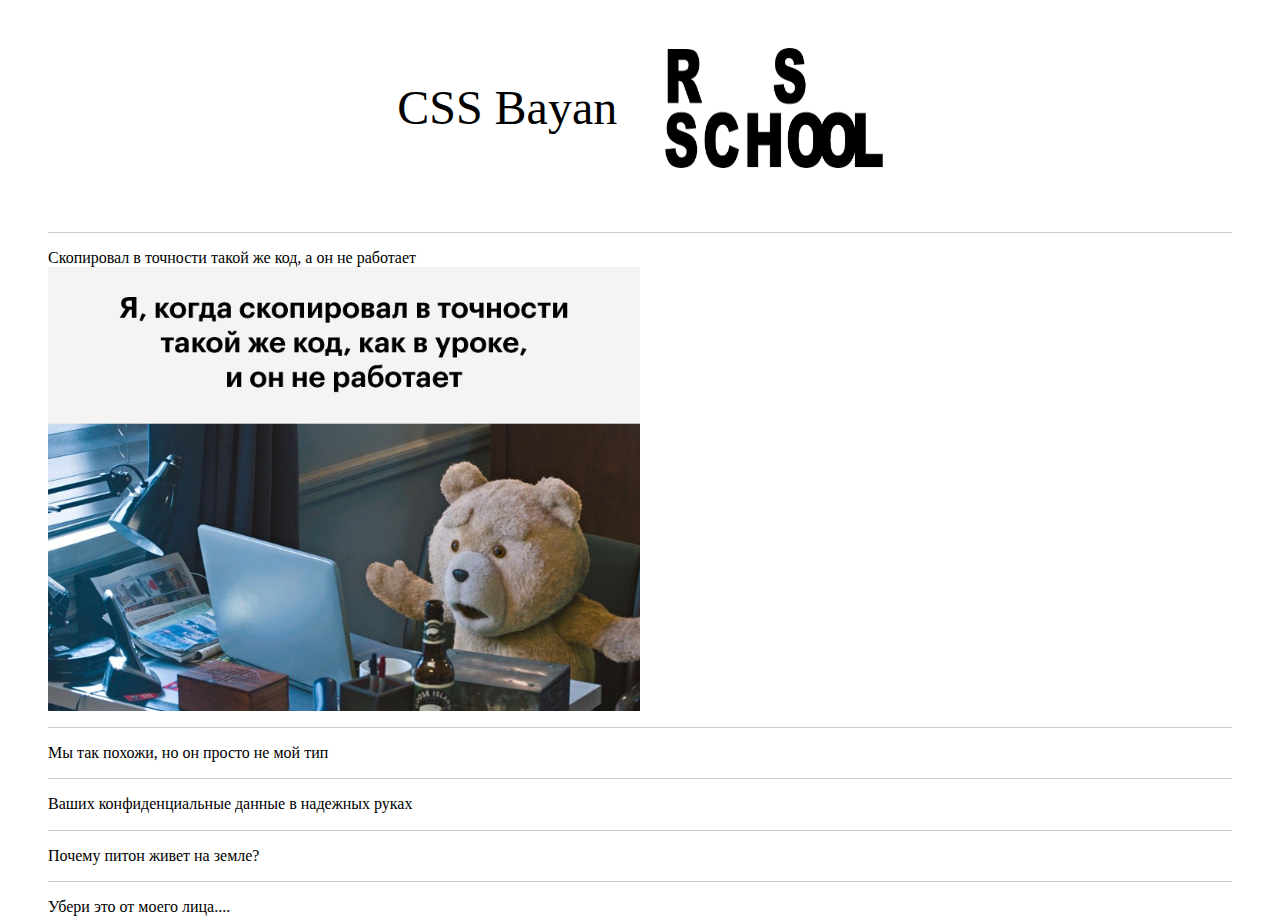
==== cssBayan/index.html @ fbcaf44c "feat: create folder cssBayan && add clickActiveItem && hoverOverItem  (Sunday, March 12  2023, 19:01" ====
<!DOCTYPE html>
<html lang="ru">

<head>
  <meta charset="UTF-8">
  <meta http-equiv="X-UA-Compatible" content="IE=edge">
  <meta name="viewport" content="width=device-width, initial-scale=1.0">
  <link rel="stylesheet" href="styles/main.css">
  <title>CSS Bayan</title>
</head>

<body>
  <div class="wrapper">
    <header class="header">
      <h1 class="header_title">CSS Bayan</h1>
      <img class="header_img" src="images/rs.png" alt="RS School logo">
    </header>
    <main class="main">
      <section class="section">
        <hr>
        <p class="mem_text">Скопировал в точности такой же код, а он не работает</p>
        <input name="radio" id="mem1" type="radio" checked>
        <label class="label" for="mem1">
          <img class="mem_img" src="images/CopyPast.jpg" alt="Copy past mem">
        </label>
      </section>
      <section class="section">
        <hr>
        <p class="mem_text">Мы так похожи, но он просто не мой тип</p>
        <input name="radio" id="mem2" type="radio">
        <label class="label" for="mem2">
          <img class="mem_img" src="images/DifferentTypes.jpg" alt="Different types mem">
        </label>
      </section>
      <section class="section">
        <hr>
        <p class="mem_text">Ваших конфиденциальные данные в надежных руках</p>
        <input name="radio" id="mem3" type="radio">
        <label class="label" for="mem3">
          <img class="mem_img" src="images/Safety.jpg" alt="Safety mem">
        </label>
      </section>
      <section class="section">
        <hr>
        <p class="mem_text">Почему питон живет на земле?</p>
        <input name="radio" id="mem4" type="radio">
        <label class="label" for="mem4">
          <img class="mem_img" src="images/SeaLevel.jpg" alt="Sea level mem">
        </label>
      </section>
      <section class="section">
        <hr>
        <p class="mem_text">Убери это от моего лица....</p>
        <input name="radio" id="mem5" type="radio">
        <label class="label" for="mem5">
          <img class="mem_img" src="images/TryCatch.jpg" alt="Try catch mem">
        </label>
      </section>
    </main>
  </div>
</body>

</html>
---- cssBayan/styles/main.css ----
@import url("reset.css");
@import url("normalize.css");

.wrapper {
  margin: 0 auto;
  padding: 0 3rem;
}

.header {
  display: flex;
  justify-content: center;
  gap: 3rem;
  padding: 3rem;
}

.header_img {
  display: block;
  width: 20%;
}

.header_title {
  font-size: 3rem;
}

input[type='radio'] {
  display: none;
}

.mem_img {
  display: none;
  width: 50%;
  height: 50%;
}

.section:hover>.label>.mem_img {
  display: block;
}

.label {
  display: block;
}

section>input:checked+.label>img {
  display: block;
}
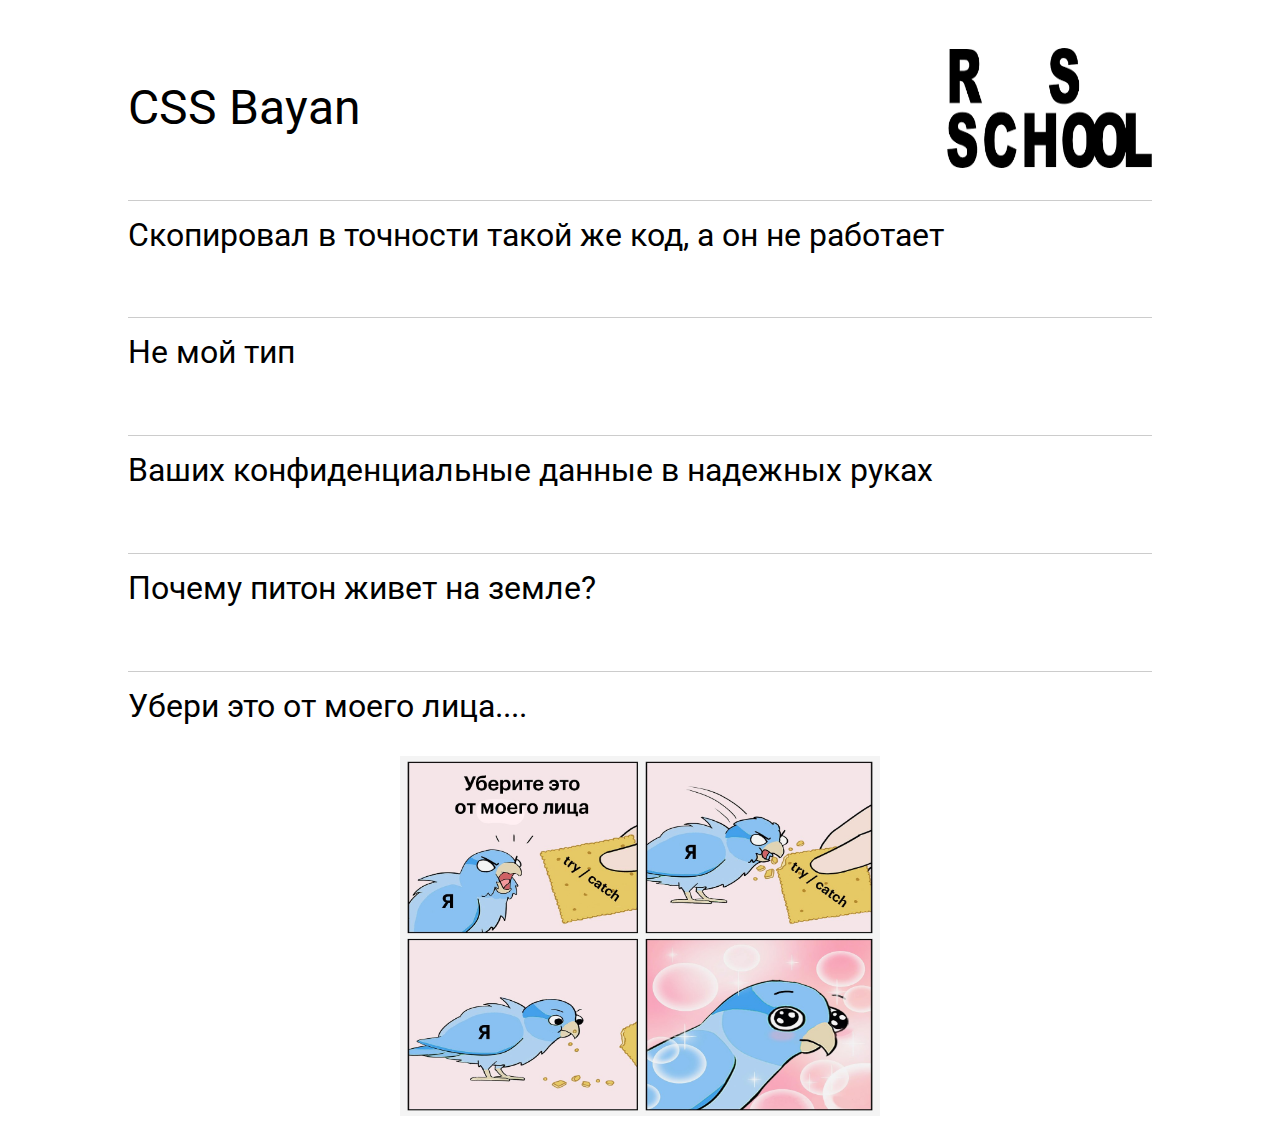
==== commit 16d67a2b: "feat: add main functionality (Sunday, March 12 2023, 22:16:24)" ====
--- a/cssBayan/index.html
+++ b/cssBayan/index.html
@@ -16,46 +16,61 @@
       <img class="header_img" src="images/rs.png" alt="RS School logo">
     </header>
     <main class="main">
-      <section class="section">
+      <div class="section">
         <hr>
-        <p class="mem_text">Скопировал в точности такой же код, а он не работает</p>
-        <input name="radio" id="mem1" type="radio" checked>
+        <label for="mem1" class="mem_title">Скопировал в точности такой же код, а он не работает
+        </label>
+        <input name="radio" id="mem1" type="radio">
         <label class="label" for="mem1">
           <img class="mem_img" src="images/CopyPast.jpg" alt="Copy past mem">
+          <img class="add_svg" src="images/add.svg" alt="add">
+          <img class="remove_svg" src="images/remove.svg" alt="remove">
         </label>
-      </section>
-      <section class="section">
+      </div>
+      <div class="section">
         <hr>
-        <p class="mem_text">Мы так похожи, но он просто не мой тип</p>
+        <label for="mem2" class="mem_title">Не мой тип
+        </label>
         <input name="radio" id="mem2" type="radio">
         <label class="label" for="mem2">
           <img class="mem_img" src="images/DifferentTypes.jpg" alt="Different types mem">
+          <img class="add_svg" src="images/add.svg" alt="add">
+          <img class="remove_svg" src="images/remove.svg" alt="remove">
         </label>
-      </section>
-      <section class="section">
+      </div>
+      <div class="section">
         <hr>
-        <p class="mem_text">Ваших конфиденциальные данные в надежных руках</p>
+        <label for="mem3" class="mem_title">Ваших конфиденциальные данные в надежных руках
+        </label>
         <input name="radio" id="mem3" type="radio">
         <label class="label" for="mem3">
           <img class="mem_img" src="images/Safety.jpg" alt="Safety mem">
+          <img class="add_svg" src="images/add.svg" alt="add">
+          <img class="remove_svg" src="images/remove.svg" alt="remove">
         </label>
-      </section>
-      <section class="section">
+      </div>
+      <div class="section">
         <hr>
-        <p class="mem_text">Почему питон живет на земле?</p>
+        <label for="mem4" class="mem_title">Почему питон живет на земле?
+        </label>
         <input name="radio" id="mem4" type="radio">
         <label class="label" for="mem4">
           <img class="mem_img" src="images/SeaLevel.jpg" alt="Sea level mem">
+          <img class="add_svg" src="images/add.svg" alt="add">
+          <img class="remove_svg" src="images/remove.svg" alt="remove">
         </label>
-      </section>
-      <section class="section">
+      </div>
+      <div class="section">
         <hr>
-        <p class="mem_text">Убери это от моего лица....</p>
-        <input name="radio" id="mem5" type="radio">
+        <label for="mem5" class="mem_title">Убери это от моего лица....
+        </label>
+        <input name="radio" id="mem5" type="radio" checked>
         <label class="label" for="mem5">
           <img class="mem_img" src="images/TryCatch.jpg" alt="Try catch mem">
+          <img class="add_svg" src="images/add.svg" alt="add">
+          <img class="remove_svg" src="images/remove.svg" alt="remove">
         </label>
-      </section>
+      </div>
     </main>
   </div>
 </body>
--- a/cssBayan/styles/main.css
+++ b/cssBayan/styles/main.css
@@ -1,16 +1,46 @@
 @import url("reset.css");
 @import url("normalize.css");
+@import url(https://fonts.googleapis.com/css?family=Roboto:100,100italic,300,300italic,regular,italic,500,500italic,700,700italic,900,900italic);
+
+body {
+  font-family: Roboto, sans-serif;
+}
 
 .wrapper {
   margin: 0 auto;
-  padding: 0 3rem;
+  padding: 0 8rem;
 }
 
 .header {
   display: flex;
-  justify-content: center;
-  gap: 3rem;
-  padding: 3rem;
+  justify-content: space-between;
+  margin-bottom: 2rem;
+}
+
+.add_svg,
+.remove_svg {
+  display: none;
+  width: 5%;
+}
+
+.main:hover>.section>:not(input:checked)+.label>.add_svg {
+  display: block;
+}
+
+.main:hover>.section>input:checked+.label>.remove_svg {
+  display: block;
+}
+
+.section:hover>.label>.remove_svg {
+  display: block;
+}
+
+.section:hover>.label>.add_svg {
+  display: none !important;
+}
+
+.header {
+  padding-top: 3rem;
 }
 
 .header_img {
@@ -29,7 +59,10 @@
 .mem_img {
   display: none;
   width: 50%;
-  height: 50%;
+}
+
+.mem_title {
+  font-size: 2rem;
 }
 
 .section:hover>.label>.mem_img {
@@ -37,9 +70,13 @@
 }
 
 .label {
-  display: block;
+  display: flex;
+  justify-content: center;
+  align-items: flex-start;
+  margin: 2rem;
+  gap: 2rem;
 }
 
-section>input:checked+.label>img {
+.section>input:checked+.label>.mem_img {
   display: block;
 }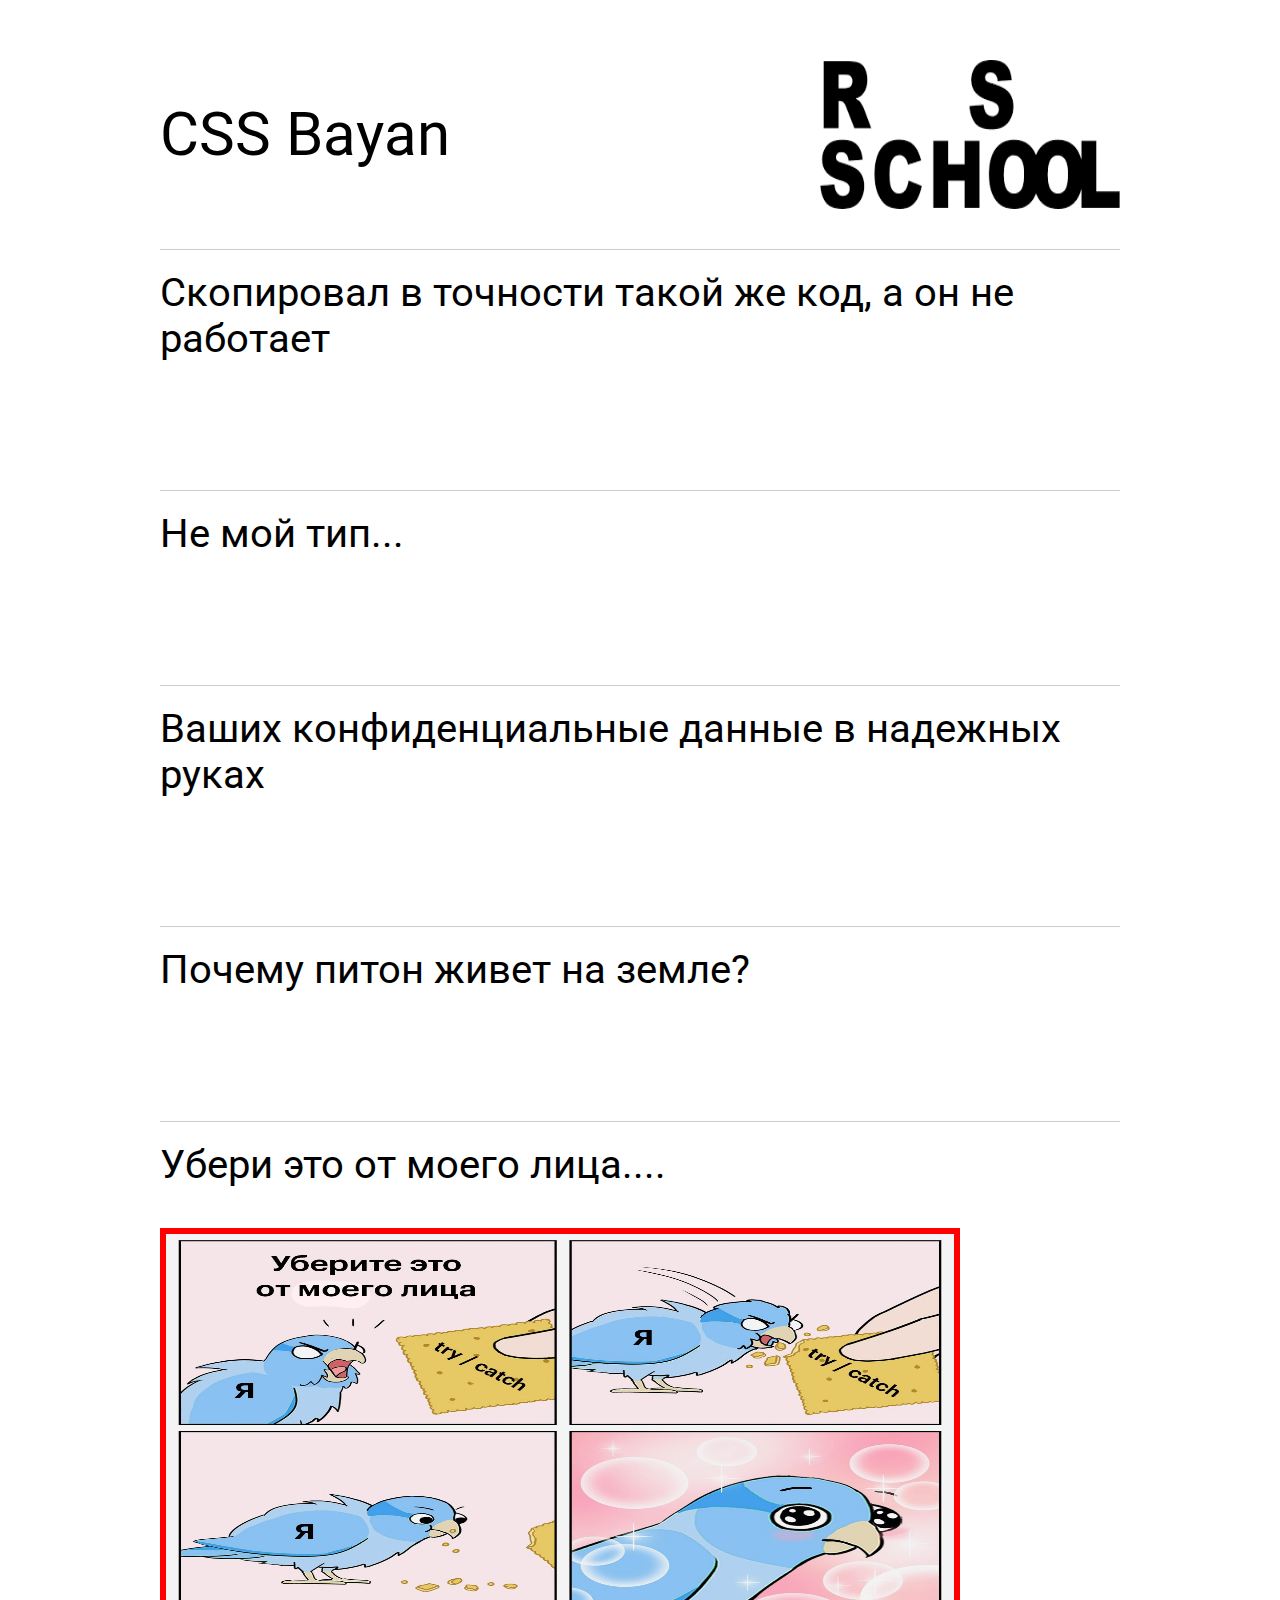
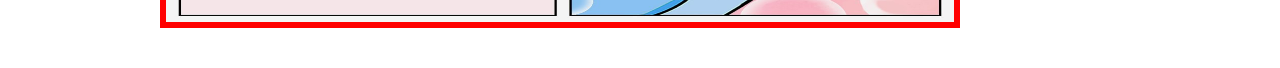
==== commit bc636d6b: "feat: add media (Sunday, March 13 2023, 01:15:24)" ====
--- a/cssBayan/index.html
+++ b/cssBayan/index.html
@@ -29,7 +29,7 @@
       </div>
       <div class="section">
         <hr>
-        <label for="mem2" class="mem_title">Не мой тип
+        <label for="mem2" class="mem_title">Не мой тип...
         </label>
         <input name="radio" id="mem2" type="radio">
         <label class="label" for="mem2">
--- a/cssBayan/styles/main.css
+++ b/cssBayan/styles/main.css
@@ -14,29 +14,17 @@
 .header {
   display: flex;
   justify-content: space-between;
+  flex-wrap: wrap;
   margin-bottom: 2rem;
+  gap: 1rem;
 }
 
 .add_svg,
 .remove_svg {
-  display: none;
+  opacity: 0;
+  transition-property: opacity;
+  transition-duration: .8s;
   width: 5%;
-}
-
-.main:hover>.section>:not(input:checked)+.label>.add_svg {
-  display: block;
-}
-
-.main:hover>.section>input:checked+.label>.remove_svg {
-  display: block;
-}
-
-.section:hover>.label>.remove_svg {
-  display: block;
-}
-
-.section:hover>.label>.add_svg {
-  display: none !important;
 }
 
 .header {
@@ -45,7 +33,7 @@
 
 .header_img {
   display: block;
-  width: 20%;
+  width: 15rem;
 }
 
 .header_title {
@@ -57,26 +45,88 @@
 }
 
 .mem_img {
-  display: none;
-  width: 50%;
+  height: 0;
+  width: 40rem;
+  transition-property: height;
+  transition-duration: .8s;
 }
 
 .mem_title {
   font-size: 2rem;
 }
 
-.section:hover>.label>.mem_img {
-  display: block;
-}
-
 .label {
   display: flex;
-  justify-content: center;
-  align-items: flex-start;
-  margin: 2rem;
-  gap: 2rem;
+  justify-content: space-between;
+  align-items: center;
+  margin: 2rem 0;
 }
 
 .section>input:checked+.label>.mem_img {
-  display: block;
+  height: 20rem;
+  border: .3rem solid red
+}
+
+@media(min-width: 1920px) {
+  html {
+    background-color: yellow;
+    font-size: 25px;
+  }
+}
+
+@media(max-width: 1920px) {
+  html {
+    font-size: 20px;
+  }
+}
+
+@media(max-width: 820px) {
+  html {
+    font-size: 15px;
+  }
+
+}
+
+@media(max-width: 710px) {
+  .wrapper {
+    padding: 0 1rem;
+  }
+
+  .mem_img {
+    width: 70%;
+  }
+}
+
+
+@media(max-width: 320px) {
+  html {
+    font-size: 10px;
+  }
+}
+
+@media (hover: hover) {
+  .main:hover>.section>:not(input:checked)+.label>.add_svg {
+    opacity: 1;
+  }
+
+  .main:hover>.section>input:checked+.label>.remove_svg {
+    opacity: 1;
+  }
+
+  .section:hover>.label>.remove_svg {
+    opacity: 1;
+  }
+
+  .section:hover>.label>.add_svg {
+    opacity: 0 !important;
+  }
+
+  .section:hover {
+    cursor: pointer;
+  }
+
+  .section:hover>.label>.mem_img {
+    height: 20rem;
+  }
+
 }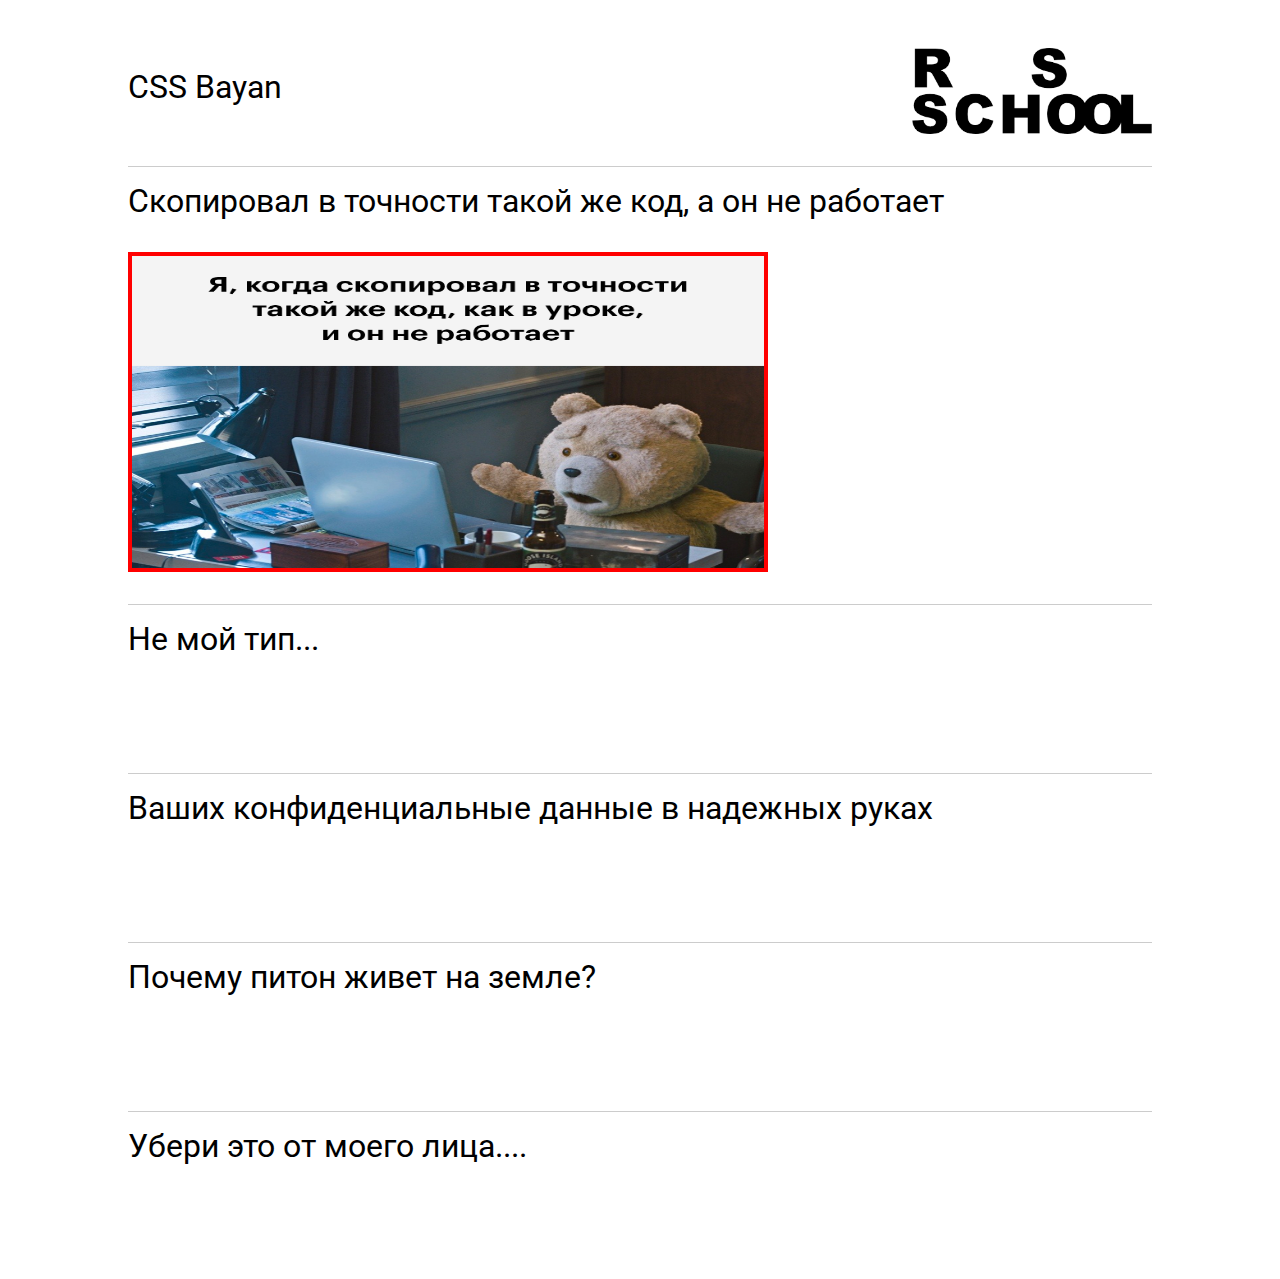
==== commit e9296486: "fix: remove px && default select first mem (Вторник, Март 14  2023, 23:16:24)" ====
--- a/cssBayan/index.html
+++ b/cssBayan/index.html
@@ -20,7 +20,7 @@
         <hr>
         <label for="mem1" class="mem_title">Скопировал в точности такой же код, а он не работает
         </label>
-        <input name="radio" id="mem1" type="radio">
+        <input name="radio" id="mem1" type="radio" checked>
         <label class="label" for="mem1">
           <img class="mem_img" src="images/CopyPast.jpg" alt="Copy past mem">
           <img class="add_svg" src="images/add.svg" alt="add">
@@ -64,7 +64,7 @@
         <hr>
         <label for="mem5" class="mem_title">Убери это от моего лица....
         </label>
-        <input name="radio" id="mem5" type="radio" checked>
+        <input name="radio" id="mem5" type="radio">
         <label class="label" for="mem5">
           <img class="mem_img" src="images/TryCatch.jpg" alt="Try catch mem">
           <img class="add_svg" src="images/add.svg" alt="add">
--- a/cssBayan/styles/main.css
+++ b/cssBayan/styles/main.css
@@ -68,21 +68,26 @@
 }
 
 @media(min-width: 1920px) {
-  html {
-    background-color: yellow;
-    font-size: 25px;
+
+  .header_title,
+  .mem_title {
+    font-size: 2rem;
   }
 }
 
 @media(max-width: 1920px) {
-  html {
-    font-size: 20px;
+
+  .header_title,
+  .mem_title {
+    font-size: 2rem;
   }
 }
 
 @media(max-width: 820px) {
-  html {
-    font-size: 15px;
+
+  .header_title,
+  .mem_title {
+    font-size: 1.5rem;
   }
 
 }
@@ -93,14 +98,25 @@
   }
 
   .mem_img {
-    width: 70%;
+    width: 80%;
+  }
+
+  .label {
+    justify-content: center;
+  }
+
+  .add_svg,
+  .remove_svg {
+    display: none;
   }
 }
 
 
 @media(max-width: 320px) {
-  html {
-    font-size: 10px;
+
+  .header_title,
+  .mem_title {
+    font-size: 1rem;
   }
 }
 
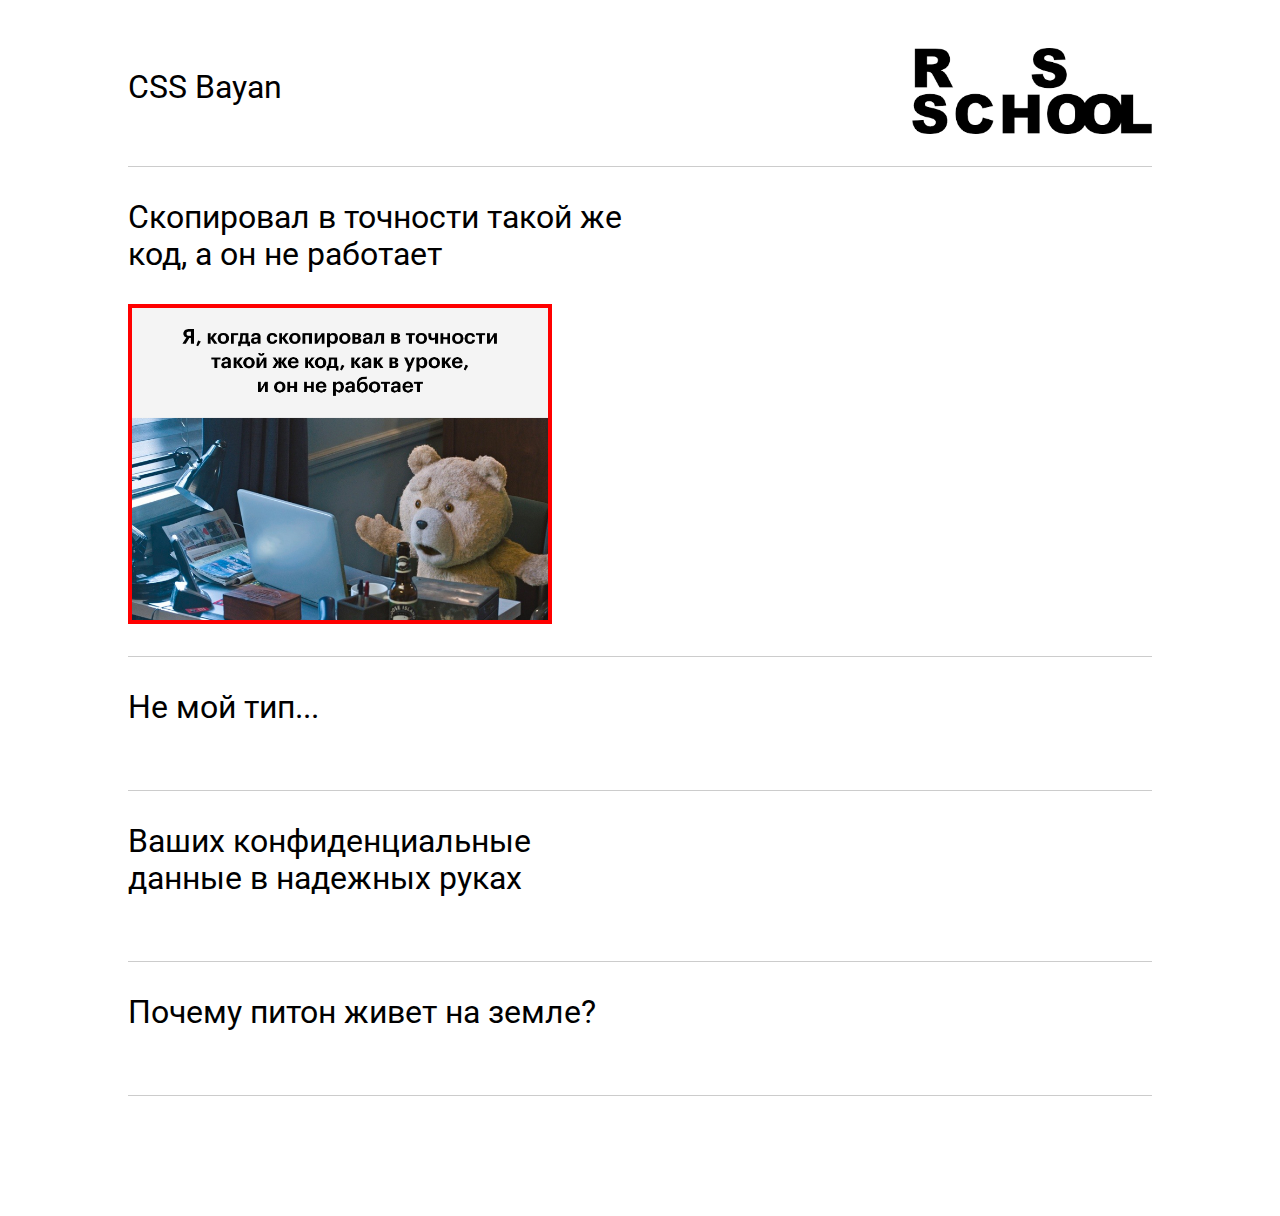
==== commit 7f5bc45c: "fix: icon && markup (Вторник, Март 15  2023, 1:23:24)" ====
--- a/cssBayan/index.html
+++ b/cssBayan/index.html
@@ -18,57 +18,47 @@
     <main class="main">
       <div class="section">
         <hr>
-        <label for="mem1" class="mem_title">Скопировал в точности такой же код, а он не работает
-        </label>
         <input name="radio" id="mem1" type="radio" checked>
         <label class="label" for="mem1">
+          <span class="mem_title">Скопировал в точности такой же код, а он не работает</span>
+          <img class="icon" src="images/icon.svg" alt="icon">
           <img class="mem_img" src="images/CopyPast.jpg" alt="Copy past mem">
-          <img class="add_svg" src="images/add.svg" alt="add">
-          <img class="remove_svg" src="images/remove.svg" alt="remove">
         </label>
       </div>
       <div class="section">
         <hr>
-        <label for="mem2" class="mem_title">Не мой тип...
-        </label>
         <input name="radio" id="mem2" type="radio">
         <label class="label" for="mem2">
+          <span class="mem_title">Не мой тип...</span>
+          <img class="icon" src="images/icon.svg" alt="icon">
           <img class="mem_img" src="images/DifferentTypes.jpg" alt="Different types mem">
-          <img class="add_svg" src="images/add.svg" alt="add">
-          <img class="remove_svg" src="images/remove.svg" alt="remove">
         </label>
       </div>
       <div class="section">
         <hr>
-        <label for="mem3" class="mem_title">Ваших конфиденциальные данные в надежных руках
-        </label>
         <input name="radio" id="mem3" type="radio">
         <label class="label" for="mem3">
+          <span class="mem_title">Ваших конфиденциальные данные в надежных руках</span>
+          <img class="icon" src="images/icon.svg" alt="icon">
           <img class="mem_img" src="images/Safety.jpg" alt="Safety mem">
-          <img class="add_svg" src="images/add.svg" alt="add">
-          <img class="remove_svg" src="images/remove.svg" alt="remove">
         </label>
       </div>
       <div class="section">
         <hr>
-        <label for="mem4" class="mem_title">Почему питон живет на земле?
-        </label>
         <input name="radio" id="mem4" type="radio">
         <label class="label" for="mem4">
+          <span class="mem_title">Почему питон живет на земле?</span>
+          <img class="icon" src="images/icon.svg" alt="icon">
           <img class="mem_img" src="images/SeaLevel.jpg" alt="Sea level mem">
-          <img class="add_svg" src="images/add.svg" alt="add">
-          <img class="remove_svg" src="images/remove.svg" alt="remove">
         </label>
       </div>
       <div class="section">
         <hr>
-        <label for="mem5" class="mem_title">Убери это от моего лица....
-        </label>
         <input name="radio" id="mem5" type="radio">
         <label class="label" for="mem5">
+          <span class="Убери это от моего лица...."></span>
+          <img class="icon" src="images/icon.svg" alt="icon">
           <img class="mem_img" src="images/TryCatch.jpg" alt="Try catch mem">
-          <img class="add_svg" src="images/add.svg" alt="add">
-          <img class="remove_svg" src="images/remove.svg" alt="remove">
         </label>
       </div>
     </main>
--- a/cssBayan/styles/main.css
+++ b/cssBayan/styles/main.css
@@ -17,17 +17,6 @@
   flex-wrap: wrap;
   margin-bottom: 2rem;
   gap: 1rem;
-}
-
-.add_svg,
-.remove_svg {
-  opacity: 0;
-  transition-property: opacity;
-  transition-duration: .8s;
-  width: 5%;
-}
-
-.header {
   padding-top: 3rem;
 }
 
@@ -40,26 +29,40 @@
   font-size: 3rem;
 }
 
+.icon {
+  opacity: 0;
+  transition-property: all;
+  transition-duration: .8s;
+  width: 5%;
+  grid-area: icon;
+}
+
 input[type='radio'] {
   display: none;
 }
 
 .mem_img {
   height: 0;
-  width: 40rem;
   transition-property: height;
   transition-duration: .8s;
+  grid-area: img;
+  align-self: center;
+
 }
 
 .mem_title {
   font-size: 2rem;
+  grid-area: text;
 }
 
 .label {
-  display: flex;
-  justify-content: space-between;
-  align-items: center;
+  display: grid;
+  grid-template-columns: repeat(2, 1fr);
+  grid-template-areas:
+    "text icon"
+    "img img";
   margin: 2rem 0;
+  gap: 2rem;
 }
 
 .section>input:checked+.label>.mem_img {
@@ -98,16 +101,11 @@
   }
 
   .mem_img {
-    width: 80%;
+    width: 100%;
   }
 
   .label {
     justify-content: center;
-  }
-
-  .add_svg,
-  .remove_svg {
-    display: none;
   }
 }
 
@@ -121,20 +119,18 @@
 }
 
 @media (hover: hover) {
-  .main:hover>.section>:not(input:checked)+.label>.add_svg {
+  .main:hover>.section>:not(input:checked)+.label>.icon {
     opacity: 1;
   }
 
-  .main:hover>.section>input:checked+.label>.remove_svg {
+  .main:hover>.section>input:checked+.label>.icon {
     opacity: 1;
+    transform: rotate(45deg);
   }
 
-  .section:hover>.label>.remove_svg {
+  .section:hover>.label>.icon {
     opacity: 1;
-  }
-
-  .section:hover>.label>.add_svg {
-    opacity: 0 !important;
+    transform: rotate(45deg);
   }
 
   .section:hover {
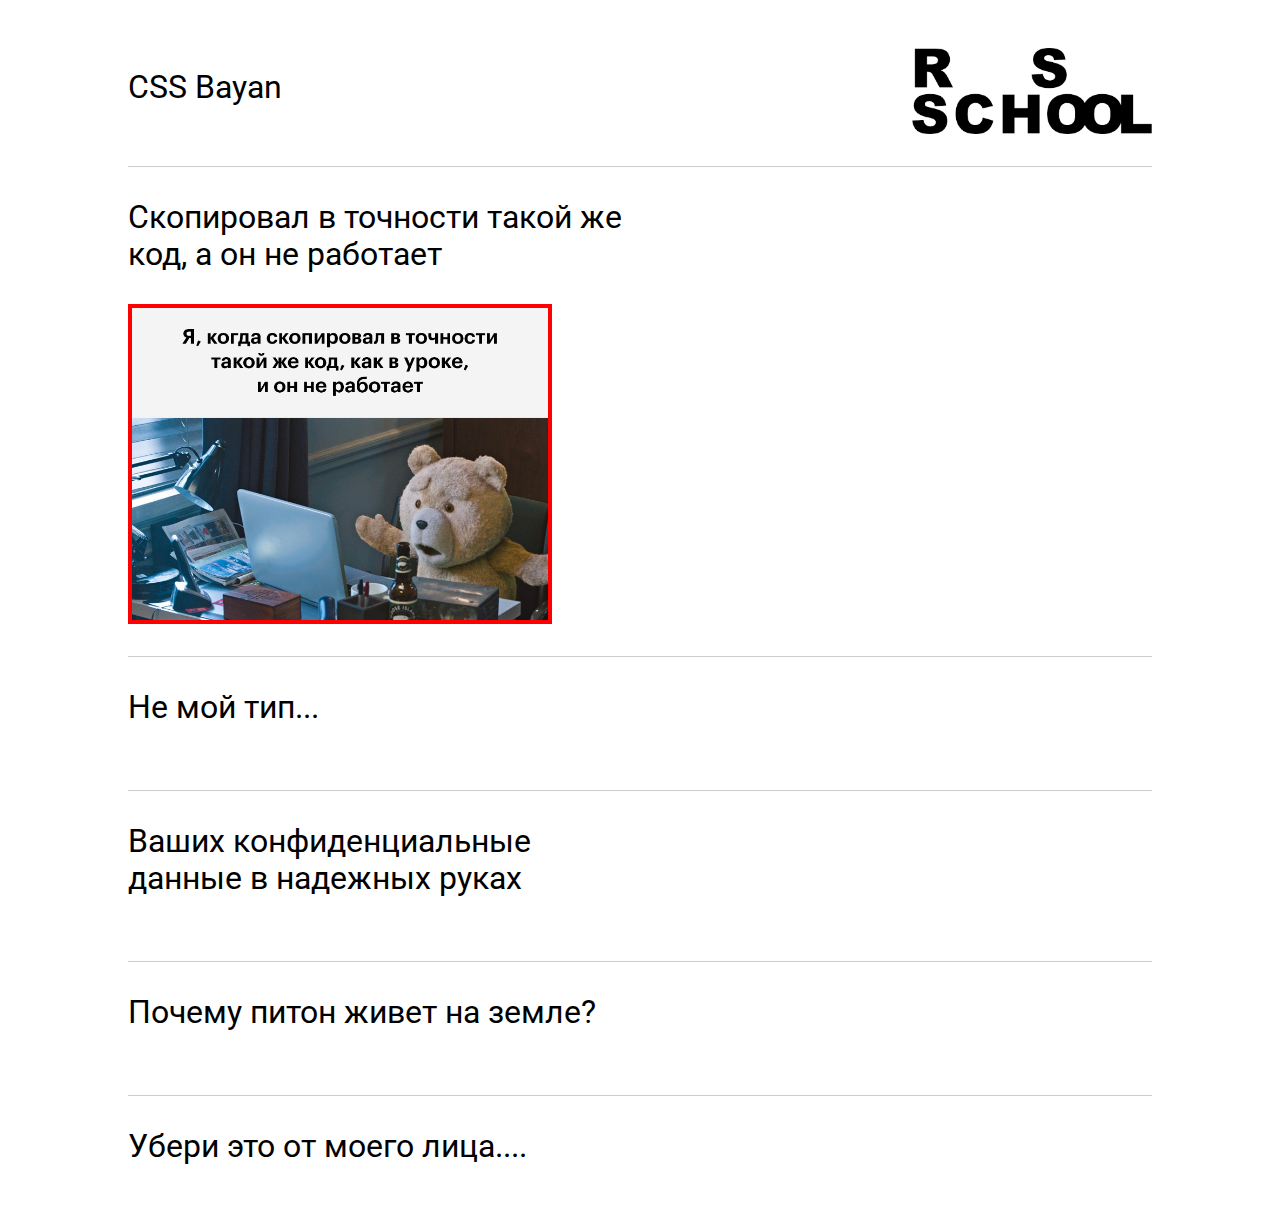
==== commit 596aaf84: "fix: fix text and class span in last mem (Вторник 15 Марта 2023 1:50:20)" ====
--- a/cssBayan/index.html
+++ b/cssBayan/index.html
@@ -56,7 +56,7 @@
         <hr>
         <input name="radio" id="mem5" type="radio">
         <label class="label" for="mem5">
-          <span class="Убери это от моего лица...."></span>
+          <span class="mem_title">Убери это от моего лица....</span>
           <img class="icon" src="images/icon.svg" alt="icon">
           <img class="mem_img" src="images/TryCatch.jpg" alt="Try catch mem">
         </label>
--- a/cssBayan/styles/main.css
+++ b/cssBayan/styles/main.css
@@ -119,6 +119,10 @@
 }
 
 @media (hover: hover) {
+  .main:hover>.section>:not(input:checked)+.label>.mem_title {
+    color: blue;
+  }
+
   .main:hover>.section>:not(input:checked)+.label>.icon {
     opacity: 1;
   }
